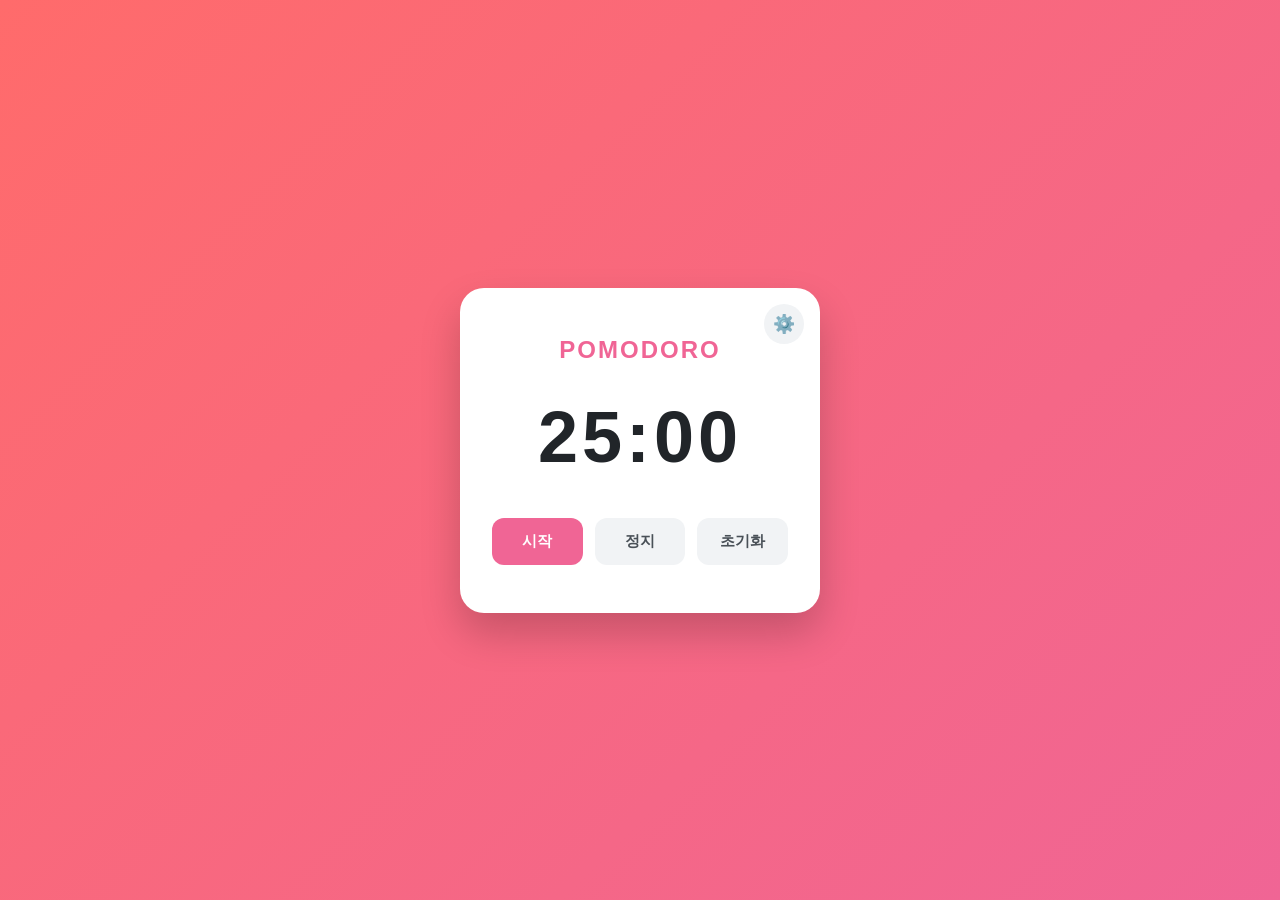
==== index.html @ 8b933598 "INIT" ====
<!DOCTYPE html>
<html lang="ko">
<head>
  <meta charset="UTF-8" />
  <meta name="viewport" content="width=device-width, initial-scale=1.0" />
  <title>Pomodoro Timer</title>
  <link rel="stylesheet" href="index.css" />
</head>
<body>
  <main class="timer-card">
    <button class="settings-button" type="button" aria-label="설정" onclick="location.href='setting.html'">⚙️</button>

    <h1>pomodoro</h1>

    <div class="time-display" id="time-display">25:00</div>

    <div class="controls">
      <button class="btn btn-start" type="button" onclick="startTimer()">시작</button>
      <button class="btn btn-stop" type="button" onclick="stopTimer()">정지</button>
      <button class="btn btn-reset" type="button" onclick="resetTimer()">초기화</button>
    </div>
  </main>

  <script src="index.js"></script>
</body>
</html>
---- index.css ----
* {
  box-sizing: border-box;
  margin: 0;
  padding: 0;
}

body {
  min-height: 100vh;
  display: flex;
  align-items: center;
  justify-content: center;
  font-family: "Segoe UI", "Pretendard", -apple-system, sans-serif;
  background: linear-gradient(135deg, #ff6b6b, #f06595);
}

.timer-card {
  position: relative;
  width: 360px;
  padding: 48px 32px;
  background: #ffffff;
  border-radius: 24px;
  box-shadow: 0 20px 40px rgba(0, 0, 0, 0.2);
  text-align: center;
}

.settings-button {
  position: absolute;
  top: 16px;
  right: 16px;
  width: 40px;
  height: 40px;
  border: none;
  border-radius: 50%;
  background: #f1f3f5;
  font-size: 18px;
  cursor: pointer;
  transition: background 0.2s ease;
}

.settings-button:hover {
  background: #e9ecef;
}

h1 {
  font-size: 24px;
  font-weight: 700;
  letter-spacing: 2px;
  color: #f06595;
  text-transform: uppercase;
  margin-bottom: 32px;
}

.time-display {
  font-size: 72px;
  font-weight: 700;
  color: #212529;
  letter-spacing: 4px;
  margin-bottom: 40px;
  font-variant-numeric: tabular-nums;
}

.controls {
  display: flex;
  gap: 12px;
  justify-content: center;
}

.btn {
  flex: 1;
  padding: 14px 0;
  border: none;
  border-radius: 12px;
  font-size: 15px;
  font-weight: 600;
  cursor: pointer;
  transition: transform 0.15s ease, opacity 0.15s ease;
}

.btn:hover {
  transform: translateY(-2px);
  opacity: 0.9;
}

.btn:active {
  transform: translateY(0);
}

.btn-start {
  background: #f06595;
  color: #ffffff;
}

.btn-stop {
  background: #f1f3f5;
  color: #495057;
}

.btn-reset {
  background: #f1f3f5;
  color: #495057;
}
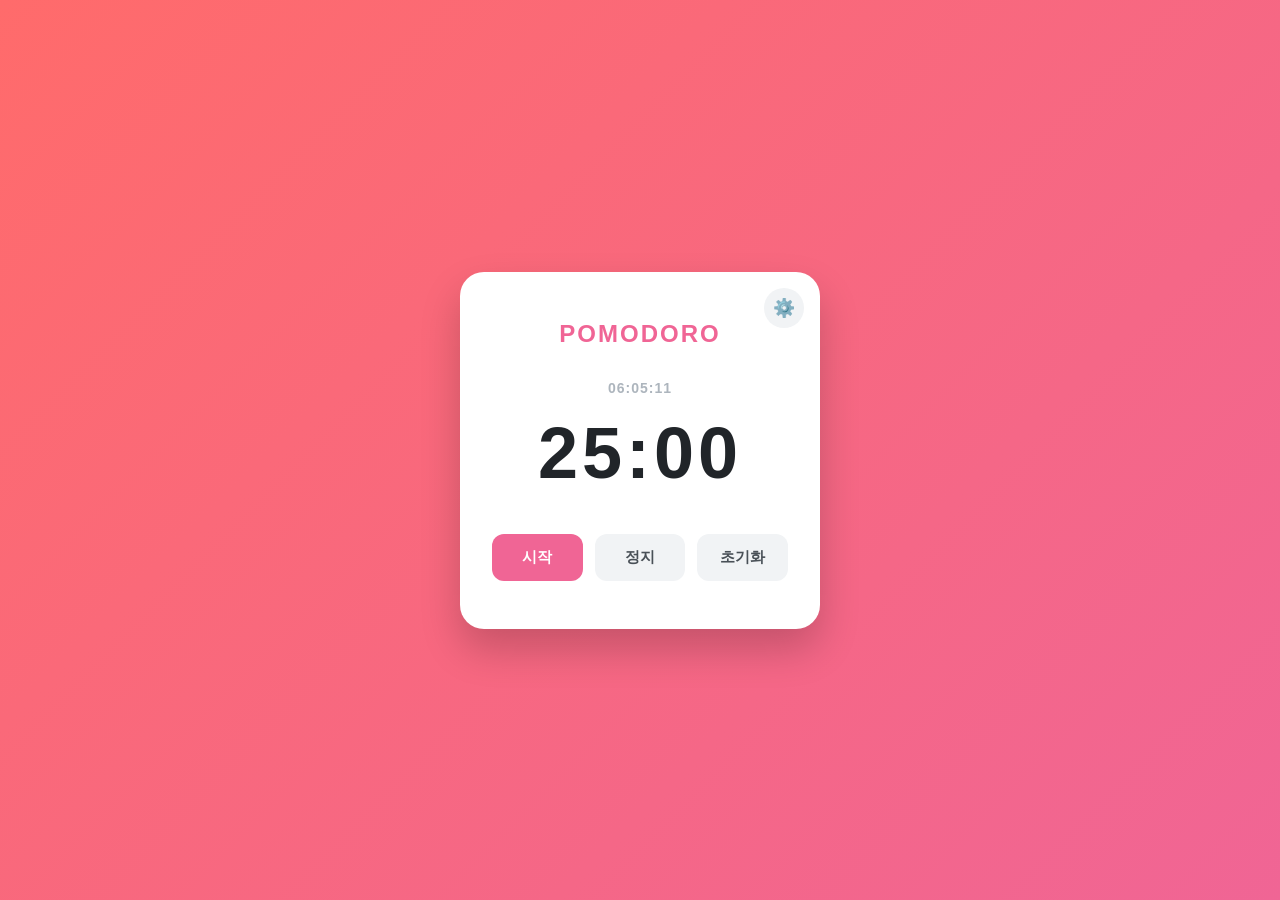
==== commit 8d7214ed: "클러드 권한 설정 + 현재 시간 기능 추가" ====
--- a/index.html
+++ b/index.html
@@ -12,6 +12,8 @@
 
     <h1>pomodoro</h1>
 
+    <div class="current-time" id="current-time"></div>
+
     <div class="time-display" id="time-display">25:00</div>
 
     <div class="controls">
--- a/index.css
+++ b/index.css
@@ -50,6 +50,15 @@
   margin-bottom: 32px;
 }
 
+.current-time {
+  font-size: 14px;
+  font-weight: 600;
+  color: #adb5bd;
+  letter-spacing: 1px;
+  margin-bottom: 16px;
+  font-variant-numeric: tabular-nums;
+}
+
 .time-display {
   font-size: 72px;
   font-weight: 700;
